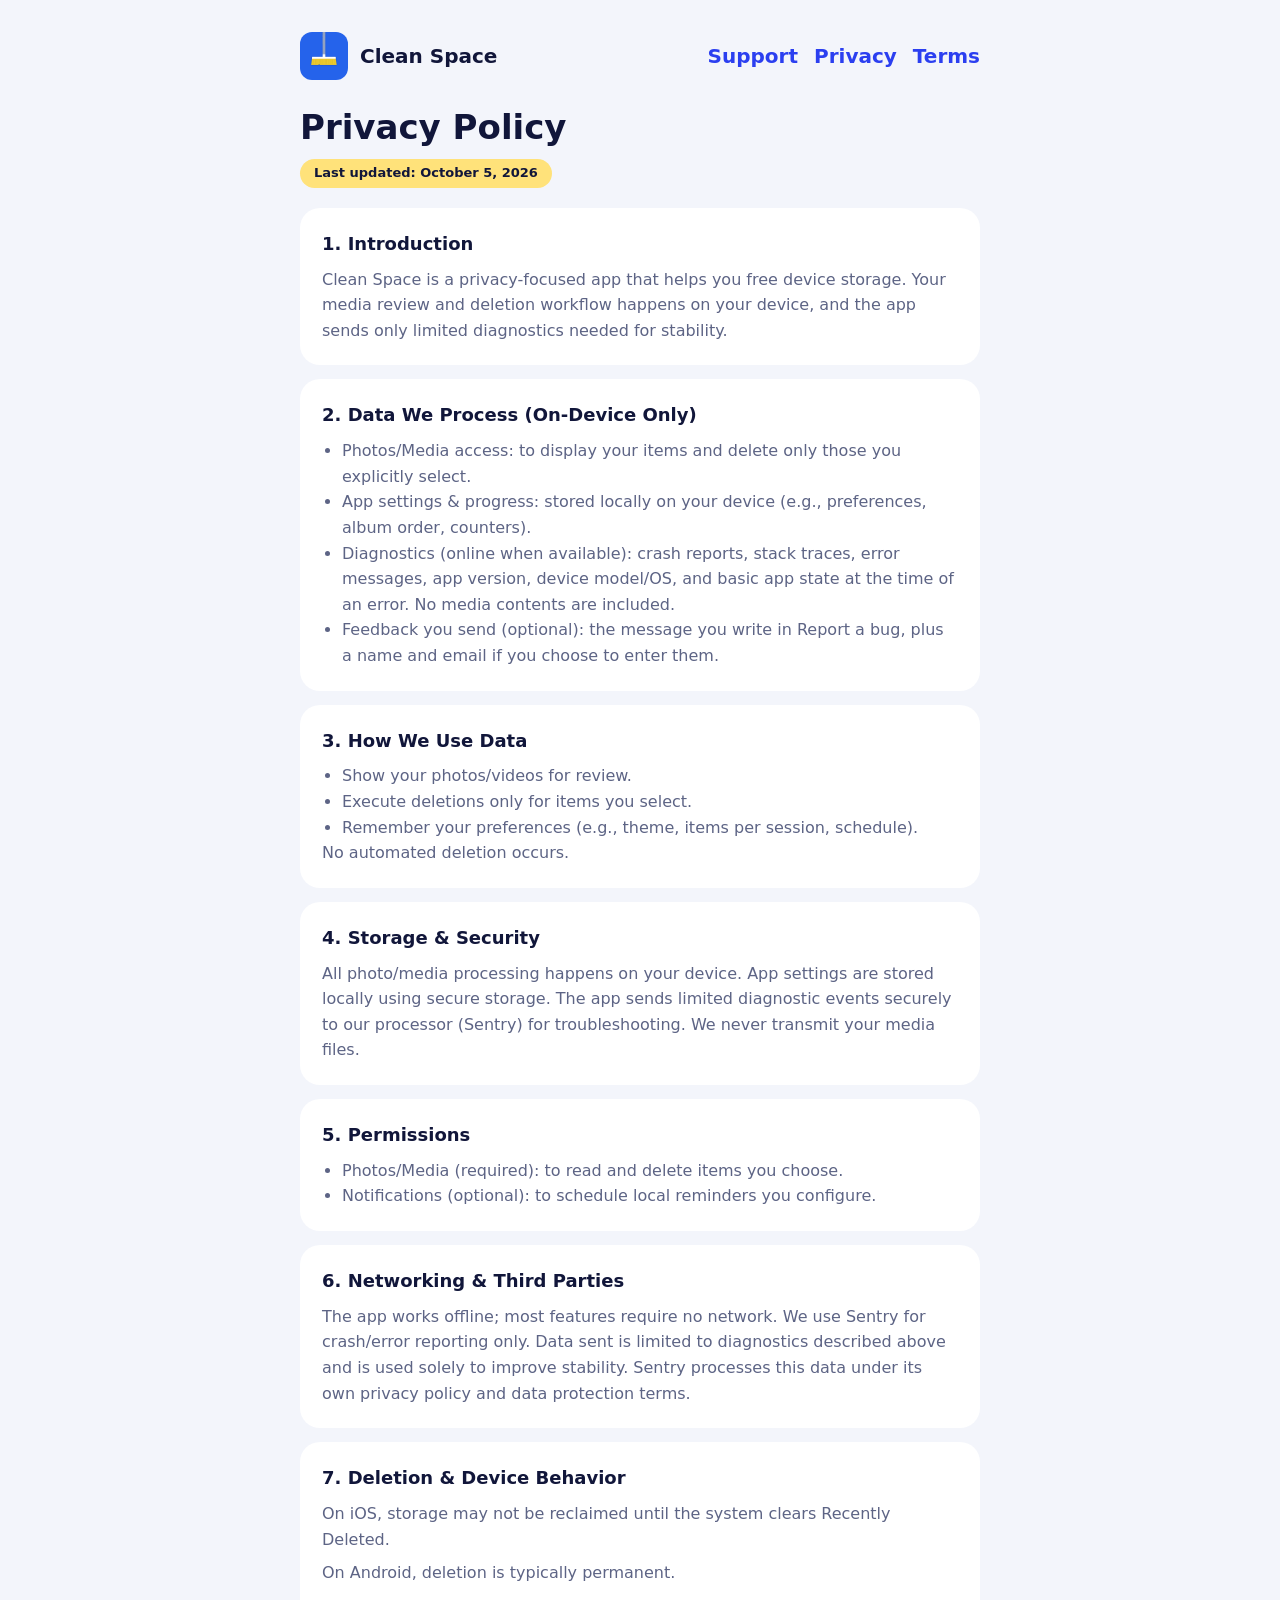
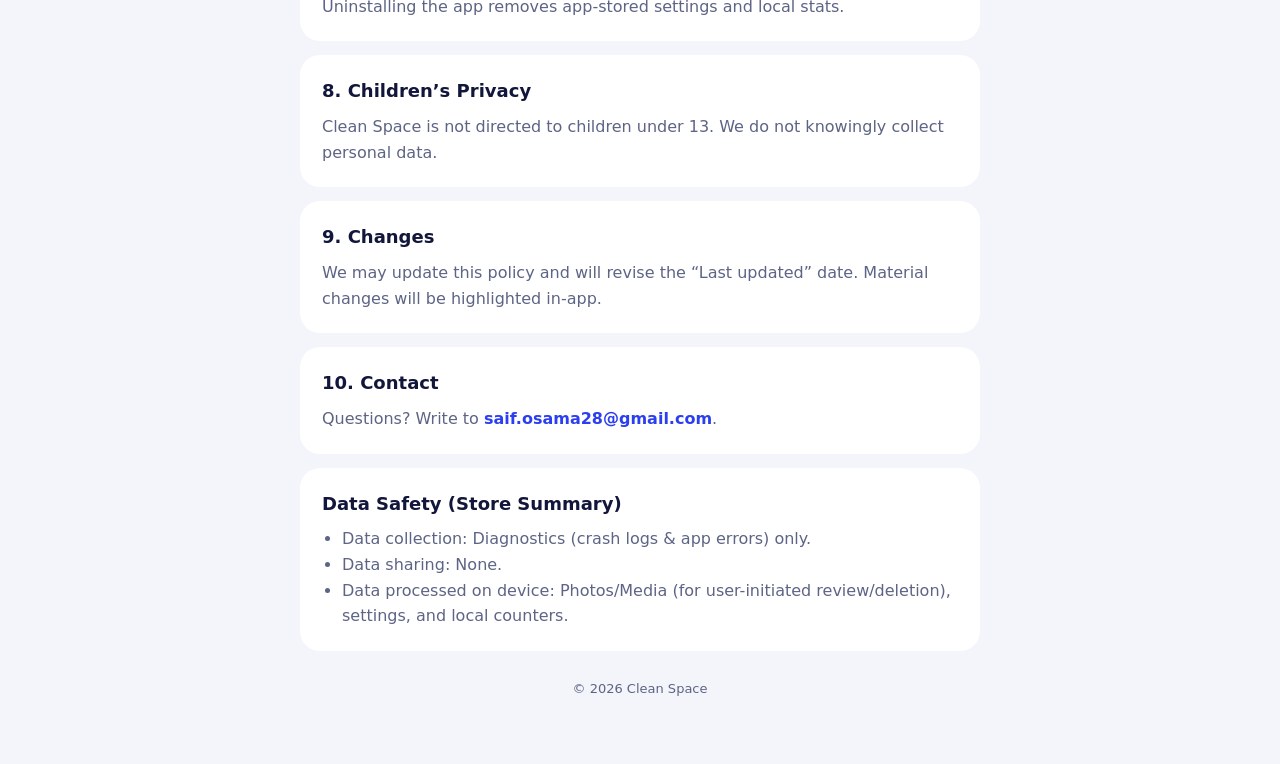
==== privacy.html @ d624f60f "Add support, privacy and terms pages Co-Authored-By: Claude Opus 5.5 (1M context) <noreply@anthropic" ====
<!doctype html>
<html lang="en">
<head>
<meta charset="utf-8">
<meta name="viewport" content="width=device-width,initial-scale=1">
<title>Privacy Policy · Clean Space</title>
<meta name="description" content="How Clean Space handles your data: your photos and videos never leave your device.">
<link rel="icon" href="icon.png">
<link rel="stylesheet" href="style.css">
</head>
<body>
<main>
<header>
<img src="icon.png" alt="">
<a href="./">Clean Space</a>
<nav><a href="./">Support</a><a href="privacy.html">Privacy</a><a href="terms.html">Terms</a></nav>
</header>
<h1>Privacy Policy</h1>
<div class="chip">Last updated: October 5, 2026</div>
<section>
<h2>1. Introduction</h2>
<p>Clean Space is a privacy-focused app that helps you free device storage. Your media review and deletion workflow happens on your device, and the app sends only limited diagnostics needed for stability.</p>
</section>
<section>
<h2>2. Data We Process (On-Device Only)</h2>
<ul><li>Photos/Media access: to display your items and delete only those you explicitly select.</li><li>App settings &amp; progress: stored locally on your device (e.g., preferences, album order, counters).</li><li>Diagnostics (online when available): crash reports, stack traces, error messages, app version, device model/OS, and basic app state at the time of an error. No media contents are included.</li><li>Feedback you send (optional): the message you write in Report a bug, plus a name and email if you choose to enter them.</li></ul>
</section>
<section>
<h2>3. How We Use Data</h2>
<ul><li>Show your photos/videos for review.</li><li>Execute deletions only for items you select.</li><li>Remember your preferences (e.g., theme, items per session, schedule).</li></ul>
<p>No automated deletion occurs.</p>
</section>
<section>
<h2>4. Storage &amp; Security</h2>
<p>All photo/media processing happens on your device. App settings are stored locally using secure storage. The app sends limited diagnostic events securely to our processor (Sentry) for troubleshooting. We never transmit your media files.</p>
</section>
<section>
<h2>5. Permissions</h2>
<ul><li>Photos/Media (required): to read and delete items you choose.</li><li>Notifications (optional): to schedule local reminders you configure.</li></ul>
</section>
<section>
<h2>6. Networking &amp; Third Parties</h2>
<p>The app works offline; most features require no network. We use Sentry for crash/error reporting only. Data sent is limited to diagnostics described above and is used solely to improve stability. Sentry processes this data under its own privacy policy and data protection terms.</p>
</section>
<section>
<h2>7. Deletion &amp; Device Behavior</h2>
<p>On iOS, storage may not be reclaimed until the system clears Recently Deleted.</p>
<p>On Android, deletion is typically permanent.</p>
<p>Uninstalling the app removes app-stored settings and local stats.</p>
</section>
<section>
<h2>8. Children’s Privacy</h2>
<p>Clean Space is not directed to children under 13. We do not knowingly collect personal data.</p>
</section>
<section>
<h2>9. Changes</h2>
<p>We may update this policy and will revise the “Last updated” date. Material changes will be highlighted in-app.</p>
</section>
<section>
<h2>10. Contact</h2>
<p>Questions? Write to <a href="mailto:saif.osama28@gmail.com">saif.osama28@gmail.com</a>.</p>
</section>
<section>
<h2>Data Safety (Store Summary)</h2>
<ul><li>Data collection: Diagnostics (crash logs &amp; app errors) only.</li><li>Data sharing: None.</li><li>Data processed on device: Photos/Media (for user-initiated review/deletion), settings, and local counters.</li></ul>
</section>
<footer>© 2026 Clean Space</footer>
</main>
</body>
</html>
---- style.css ----
:root{--bg:#F3F5FB;--card:#fff;--ink:#11163A;--dim:#5D6485;--cta:#2B3FF0;--tint:#FFE27A}
*{box-sizing:border-box}
body{margin:0;background:var(--bg);color:var(--ink);font:16px/1.6 Poppins,system-ui,-apple-system,"Segoe UI",Roboto,sans-serif}
main{max-width:720px;margin:0 auto;padding:32px 20px 64px}
header{display:flex;align-items:center;gap:12px;margin-bottom:28px}
header img{width:48px;height:48px;border-radius:12px}
header a{font-weight:700;font-size:20px;color:var(--ink);text-decoration:none}
nav{margin-left:auto;display:flex;gap:16px;font-size:14px}
nav a,p a,li a{color:var(--cta);font-weight:600;text-decoration:none}
h1{font-size:34px;line-height:1.15;margin:0 0 12px}
h2{font-size:18px;margin:0 0 8px}
p{margin:0 0 8px;color:var(--dim)}
ul{margin:0;padding-left:20px;color:var(--dim)}
.chip{display:inline-block;background:var(--tint);border-radius:999px;padding:4px 14px;font-size:13px;font-weight:600;margin-bottom:20px}
section{background:var(--card);border-radius:20px;padding:22px;margin-bottom:14px}
section p:last-child{margin-bottom:0}
footer{margin-top:28px;font-size:13px;color:var(--dim);text-align:center}
@media (prefers-color-scheme:dark){:root{--bg:#0B0E24;--card:#161B40;--ink:#F3F5FB;--dim:#A9B0CF;--cta:#8E9BFF}.chip{color:#11163A}}
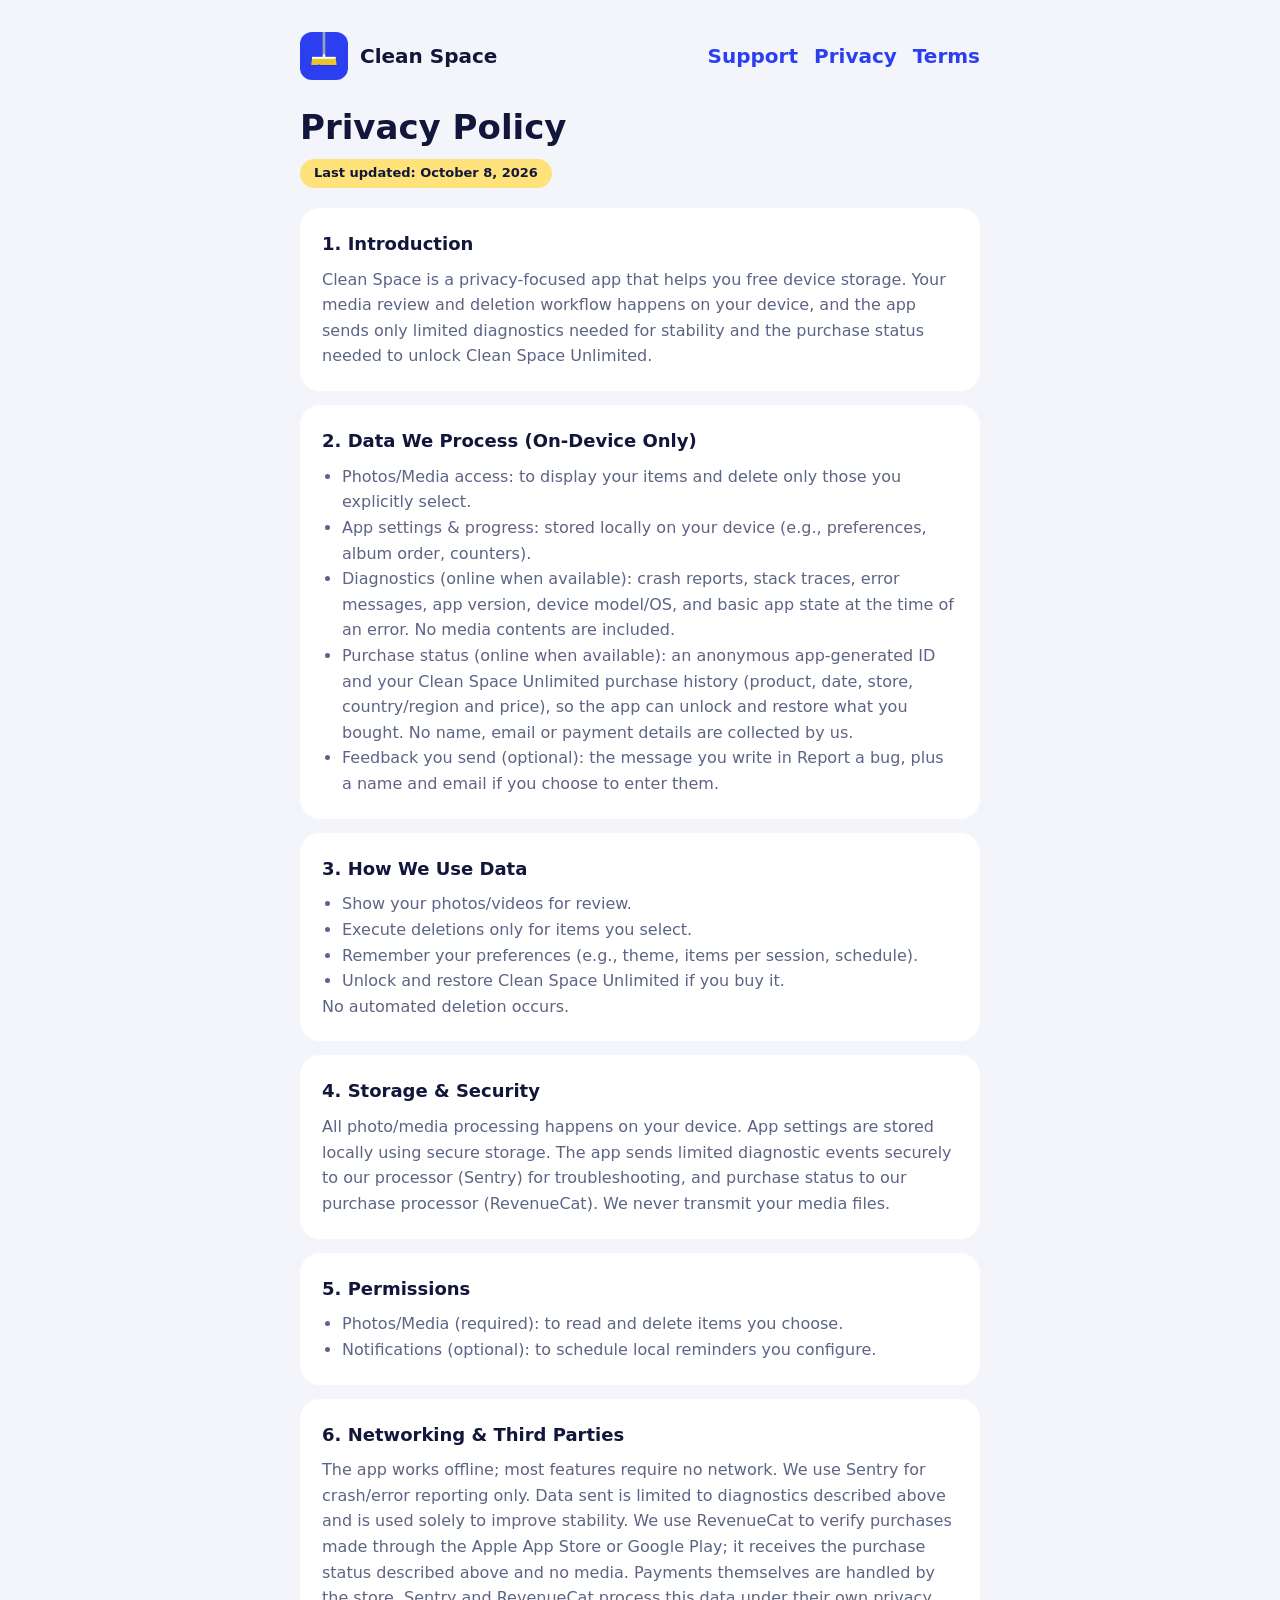
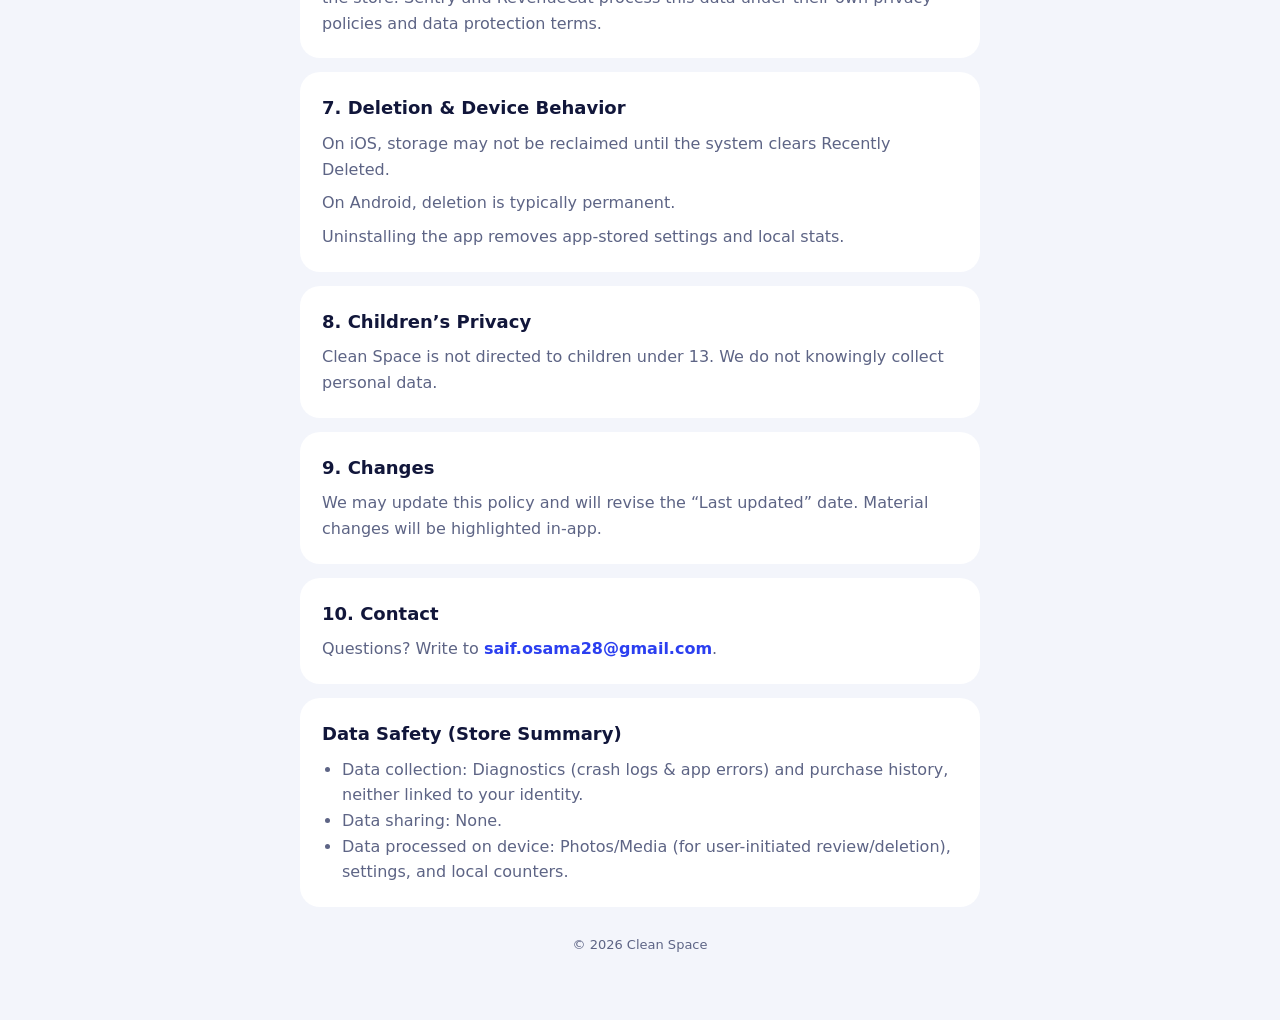
==== commit 5ff60fc4: "Describe the free tier, the one-time unlock and RevenueCat The app is now free with one session a da" ====
--- a/privacy.html
+++ b/privacy.html
@@ -16,23 +16,23 @@
 <nav><a href="./">Support</a><a href="privacy.html">Privacy</a><a href="terms.html">Terms</a></nav>
 </header>
 <h1>Privacy Policy</h1>
-<div class="chip">Last updated: October 5, 2026</div>
+<div class="chip">Last updated: October 8, 2026</div>
 <section>
 <h2>1. Introduction</h2>
-<p>Clean Space is a privacy-focused app that helps you free device storage. Your media review and deletion workflow happens on your device, and the app sends only limited diagnostics needed for stability.</p>
+<p>Clean Space is a privacy-focused app that helps you free device storage. Your media review and deletion workflow happens on your device, and the app sends only limited diagnostics needed for stability and the purchase status needed to unlock Clean Space Unlimited.</p>
 </section>
 <section>
 <h2>2. Data We Process (On-Device Only)</h2>
-<ul><li>Photos/Media access: to display your items and delete only those you explicitly select.</li><li>App settings &amp; progress: stored locally on your device (e.g., preferences, album order, counters).</li><li>Diagnostics (online when available): crash reports, stack traces, error messages, app version, device model/OS, and basic app state at the time of an error. No media contents are included.</li><li>Feedback you send (optional): the message you write in Report a bug, plus a name and email if you choose to enter them.</li></ul>
+<ul><li>Photos/Media access: to display your items and delete only those you explicitly select.</li><li>App settings &amp; progress: stored locally on your device (e.g., preferences, album order, counters).</li><li>Diagnostics (online when available): crash reports, stack traces, error messages, app version, device model/OS, and basic app state at the time of an error. No media contents are included.</li><li>Purchase status (online when available): an anonymous app-generated ID and your Clean Space Unlimited purchase history (product, date, store, country/region and price), so the app can unlock and restore what you bought. No name, email or payment details are collected by us.</li><li>Feedback you send (optional): the message you write in Report a bug, plus a name and email if you choose to enter them.</li></ul>
 </section>
 <section>
 <h2>3. How We Use Data</h2>
-<ul><li>Show your photos/videos for review.</li><li>Execute deletions only for items you select.</li><li>Remember your preferences (e.g., theme, items per session, schedule).</li></ul>
+<ul><li>Show your photos/videos for review.</li><li>Execute deletions only for items you select.</li><li>Remember your preferences (e.g., theme, items per session, schedule).</li><li>Unlock and restore Clean Space Unlimited if you buy it.</li></ul>
 <p>No automated deletion occurs.</p>
 </section>
 <section>
 <h2>4. Storage &amp; Security</h2>
-<p>All photo/media processing happens on your device. App settings are stored locally using secure storage. The app sends limited diagnostic events securely to our processor (Sentry) for troubleshooting. We never transmit your media files.</p>
+<p>All photo/media processing happens on your device. App settings are stored locally using secure storage. The app sends limited diagnostic events securely to our processor (Sentry) for troubleshooting, and purchase status to our purchase processor (RevenueCat). We never transmit your media files.</p>
 </section>
 <section>
 <h2>5. Permissions</h2>
@@ -40,7 +40,7 @@
 </section>
 <section>
 <h2>6. Networking &amp; Third Parties</h2>
-<p>The app works offline; most features require no network. We use Sentry for crash/error reporting only. Data sent is limited to diagnostics described above and is used solely to improve stability. Sentry processes this data under its own privacy policy and data protection terms.</p>
+<p>The app works offline; most features require no network. We use Sentry for crash/error reporting only. Data sent is limited to diagnostics described above and is used solely to improve stability. We use RevenueCat to verify purchases made through the Apple App Store or Google Play; it receives the purchase status described above and no media. Payments themselves are handled by the store. Sentry and RevenueCat process this data under their own privacy policies and data protection terms.</p>
 </section>
 <section>
 <h2>7. Deletion &amp; Device Behavior</h2>
@@ -62,7 +62,7 @@
 </section>
 <section>
 <h2>Data Safety (Store Summary)</h2>
-<ul><li>Data collection: Diagnostics (crash logs &amp; app errors) only.</li><li>Data sharing: None.</li><li>Data processed on device: Photos/Media (for user-initiated review/deletion), settings, and local counters.</li></ul>
+<ul><li>Data collection: Diagnostics (crash logs &amp; app errors) and purchase history, neither linked to your identity.</li><li>Data sharing: None.</li><li>Data processed on device: Photos/Media (for user-initiated review/deletion), settings, and local counters.</li></ul>
 </section>
 <footer>© 2026 Clean Space</footer>
 </main>
